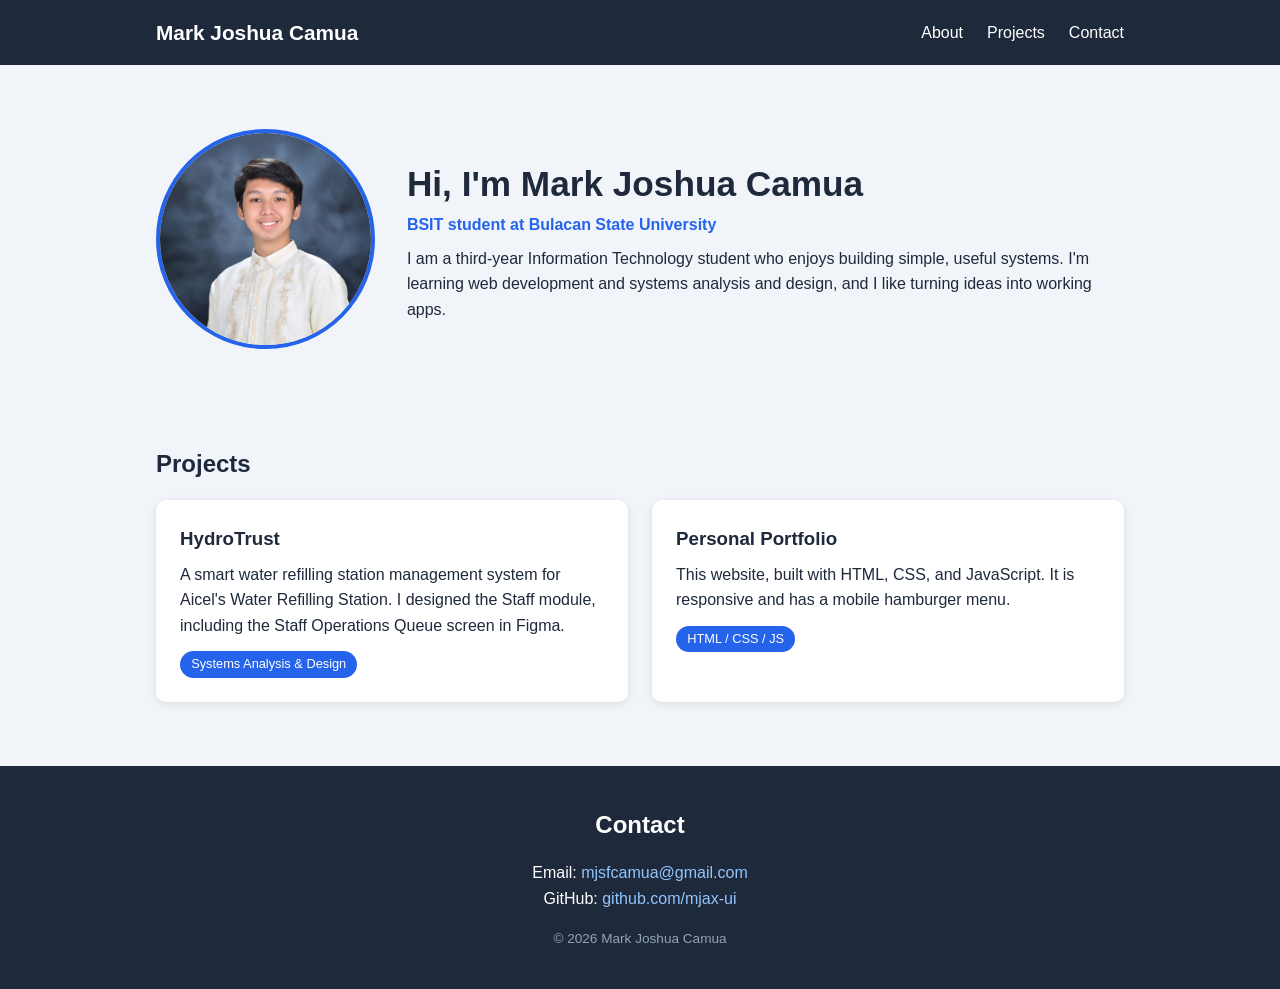
==== index.html @ 9711f5b2 "Move portfolio files to root" ====
<!DOCTYPE html>
<html lang="en">
<head>
  <meta charset="UTF-8">
  <meta name="viewport" content="width=device-width, initial-scale=1.0">
  <title>My Portfolio</title>
  <link rel="stylesheet" href="style.css">
  <script src="script.js" defer></script>
</head>
<body>

  <!-- 1. Header / Navigation -->
  <header class="site-header">
    <nav class="nav">
      <a href="#home" class="brand">Mark Joshua Camua</a>
      <button id="menu-toggle" class="menu-toggle" aria-label="Toggle navigation">&#9776;</button>
      <ul id="nav-links" class="nav-links">
        <li><a href="#home">About</a></li>
        <li><a href="#projects">Projects</a></li>
        <li><a href="#contact">Contact</a></li>
      </ul>
    </nav>
  </header>

  <main>
    <!-- 2. Hero / About Me -->
    <section id="home" class="hero">
      <img src="photo.jpg" alt="Portrait of Mark Joshua Camua" class="photo">
      <div class="hero-text">
        <h1>Hi, I'm Mark Joshua Camua</h1>
        <p class="tagline">BSIT student at Bulacan State University</p>
        <p>
          I am a third-year Information Technology student who enjoys building
          simple, useful systems. I'm learning web development and systems
          analysis and design, and I like turning ideas into working apps.
        </p>
      </div>
    </section>

    <!-- 3. Projects -->
    <section id="projects" class="projects">
      <h2>Projects</h2>
      <div class="cards">
        <article class="card">
          <h3>HydroTrust</h3>
          <p>
            A smart water refilling station management system for Aicel's Water
            Refilling Station. I designed the Staff module, including the
            Staff Operations Queue screen in Figma.
          </p>
          <span class="tag">Systems Analysis &amp; Design</span>
        </article>

        <article class="card">
          <h3>Personal Portfolio</h3>
          <p>
            This website, built with HTML, CSS, and JavaScript. It is
            responsive and has a mobile hamburger menu.
          </p>
          <span class="tag">HTML / CSS / JS</span>
        </article>
      </div>
    </section>
  </main>

  <!-- 4. Footer / Contact -->
  <footer id="contact" class="footer">
    <h2>Contact</h2>
    <p>Email: <a href="mailto:mjsfcamua@gmail.com">mjsfcamua@gmail.com</a></p>
    <p>GitHub: <a href="https://github.com/mjax-ui" target="_blank" rel="noopener">github.com/mjax-ui</a></p>
    <p class="copy">&copy; 2026 Mark Joshua Camua</p>
  </footer>
</body>
</html>
---- style.css ----
:root {
  --primary: #2563eb;
  --dark: #1e293b;
  --light: #f1f5f9;
}

* {
  box-sizing: border-box;
  margin: 0;
  padding: 0;
}

html {
  scroll-behavior: smooth;
}

body {
  font-family: Arial, Helvetica, sans-serif;
  color: var(--dark);
  background: var(--light);
  line-height: 1.6;
}

a {
  color: var(--primary);
  text-decoration: none;
}

.site-header {
  background: var(--dark);
  position: sticky;
  top: 0;
  z-index: 10;
}

.nav {
  max-width: 1000px;
  margin: 0 auto;
  padding: 1rem;
  display: flex;
  justify-content: space-between;
  align-items: center;
}

.brand {
  color: white;
  font-size: 1.3rem;
  font-weight: bold;
}

.nav-links {
  display: flex;
  gap: 1.5rem;
  list-style: none;
}

.nav-links a {
  color: white;
}

.nav-links a:hover {
  color: #93c5fd;
}

.menu-toggle {
  display: none;
  background: none;
  border: none;
  color: white;
  font-size: 1.8rem;
  cursor: pointer;
}

.hero {
  max-width: 1000px;
  margin: 0 auto;
  padding: 4rem 1rem;
  display: flex;
  align-items: center;
  gap: 2rem;
}

.photo {
  width: 220px;
  height: 220px;
  object-fit: cover;
  border-radius: 50%;
  border: 4px solid var(--primary);
  background: #cbd5e1;
}

.hero-text h1 {
  font-size: 2.2rem;
}

.tagline {
  color: var(--primary);
  font-weight: bold;
  margin-bottom: 0.5rem;
}

.projects {
  max-width: 1000px;
  margin: 0 auto;
  padding: 2rem 1rem 4rem;
}

.projects h2,
.footer h2 {
  margin-bottom: 1rem;
}

.cards {
  display: grid;
  grid-template-columns: repeat(2, 1fr);
  gap: 1.5rem;
}

.card {
  background: white;
  padding: 1.5rem;
  border-radius: 10px;
  box-shadow: 0 2px 8px rgba(0, 0, 0, 0.1);
  transition: transform 0.2s, box-shadow 0.2s;
}

.card:hover {
  transform: translateY(-5px);
  box-shadow: 0 6px 16px rgba(0, 0, 0, 0.15);
}

.card h3 {
  margin-bottom: 0.5rem;
}

.tag {
  display: inline-block;
  margin-top: 0.8rem;
  padding: 0.2rem 0.7rem;
  background: var(--primary);
  color: white;
  border-radius: 20px;
  font-size: 0.8rem;    
  user-select: none;
  -webkit-user-select: none;

}


.footer {
  background: var(--dark);
  color: white;
  text-align: center;
  padding: 2.5rem 1rem;
}

.footer a {
  color: #93c5fd;
}

.copy {
  margin-top: 1rem;
  font-size: 0.85rem;
  color: #94a3b8;
}

@media (max-width: 700px) {
  .menu-toggle {
    display: block;
    order: 3; 
  }

  .nav {
    flex-wrap: nowrap;
    gap: 0.5rem;
  }

  .brand {
    font-size: 1.1rem;
  }

  .nav-links {
    display: none;
    flex-direction: row;
    width: auto;
    gap: 0.8rem;
    padding-top: 0;
    margin-left: auto;
    order: 2;
    font-size: 0.9rem;
  }

  .nav-links.open {
    display: flex;
  }

  .hero {
    flex-direction: column;
    text-align: center;
  }

  .cards {
    grid-template-columns: 1fr;
  }
}

@keyframes fadeUp {
  from {
    opacity: 0;
    transform: translateY(30px);
  }
  to {
    opacity: 1;
    transform: translateY(0);
  }
}

@keyframes float {
  0%, 100% { transform: translateY(0); }
  50%      { transform: translateY(-10px); }
}

@keyframes slideIn {
  from {
    opacity: 0;
    transform: translateX(15px);
  }
  to {
    opacity: 1;
    transform: translateX(0);
  }
}

.hero-text {
  animation: fadeUp 0.8s ease-out;
}

.photo {
  animation: fadeUp 0.8s ease-out, float 3s ease-in-out 0.8s infinite;
}

.card {
  animation: fadeUp 0.8s ease-out both;
}

.card:nth-child(2) {
  animation-delay: 0.2s;
}

.nav-links a {
  position: relative;
}

.nav-links a::after {
  content: "";
  position: absolute;
  left: 0;
  bottom: -4px;
  width: 0;
  height: 2px;
  background: #93c5fd;
  transition: width 0.3s;
}

.nav-links a:hover::after {
  width: 100%;
}

.menu-toggle {
  transition: transform 0.3s;
}

.menu-toggle:hover {
  transform: rotate(90deg);
}

.nav-links.open {
  animation: slideIn 0.3s ease-out;
}

.tag {
  transition: transform 0.2s;
}

.tag:hover {
  transform: scale(1.1);
}
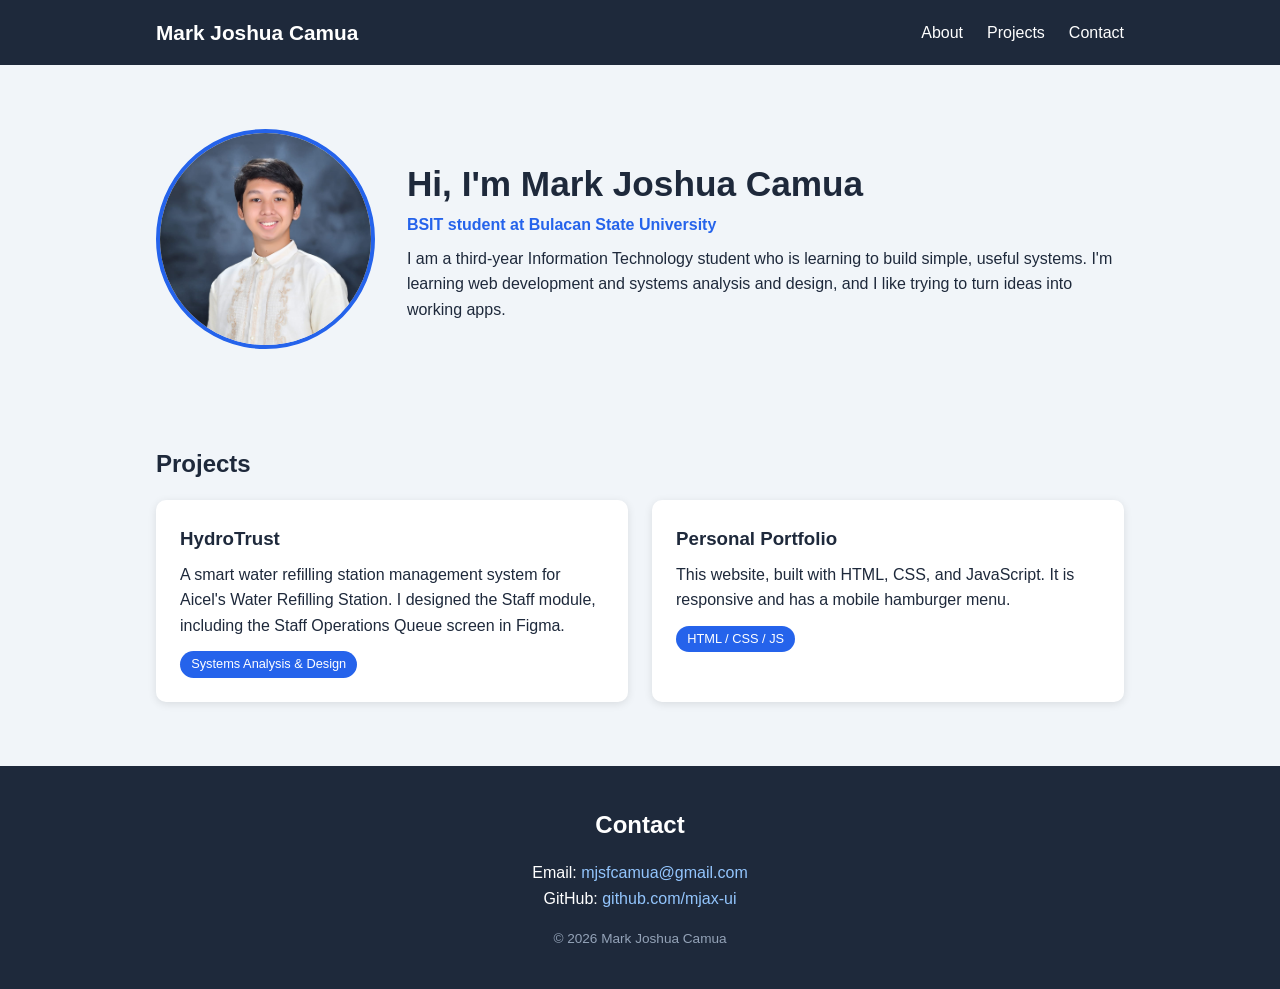
==== commit da7a206c: "." ====
--- a/index.html
+++ b/index.html
@@ -30,9 +30,9 @@
         <h1>Hi, I'm Mark Joshua Camua</h1>
         <p class="tagline">BSIT student at Bulacan State University</p>
         <p>
-          I am a third-year Information Technology student who enjoys building
+          I am a third-year Information Technology student who is learning to build
           simple, useful systems. I'm learning web development and systems
-          analysis and design, and I like turning ideas into working apps.
+          analysis and design, and I like trying to turn ideas into working apps.
         </p>
       </div>
     </section>
